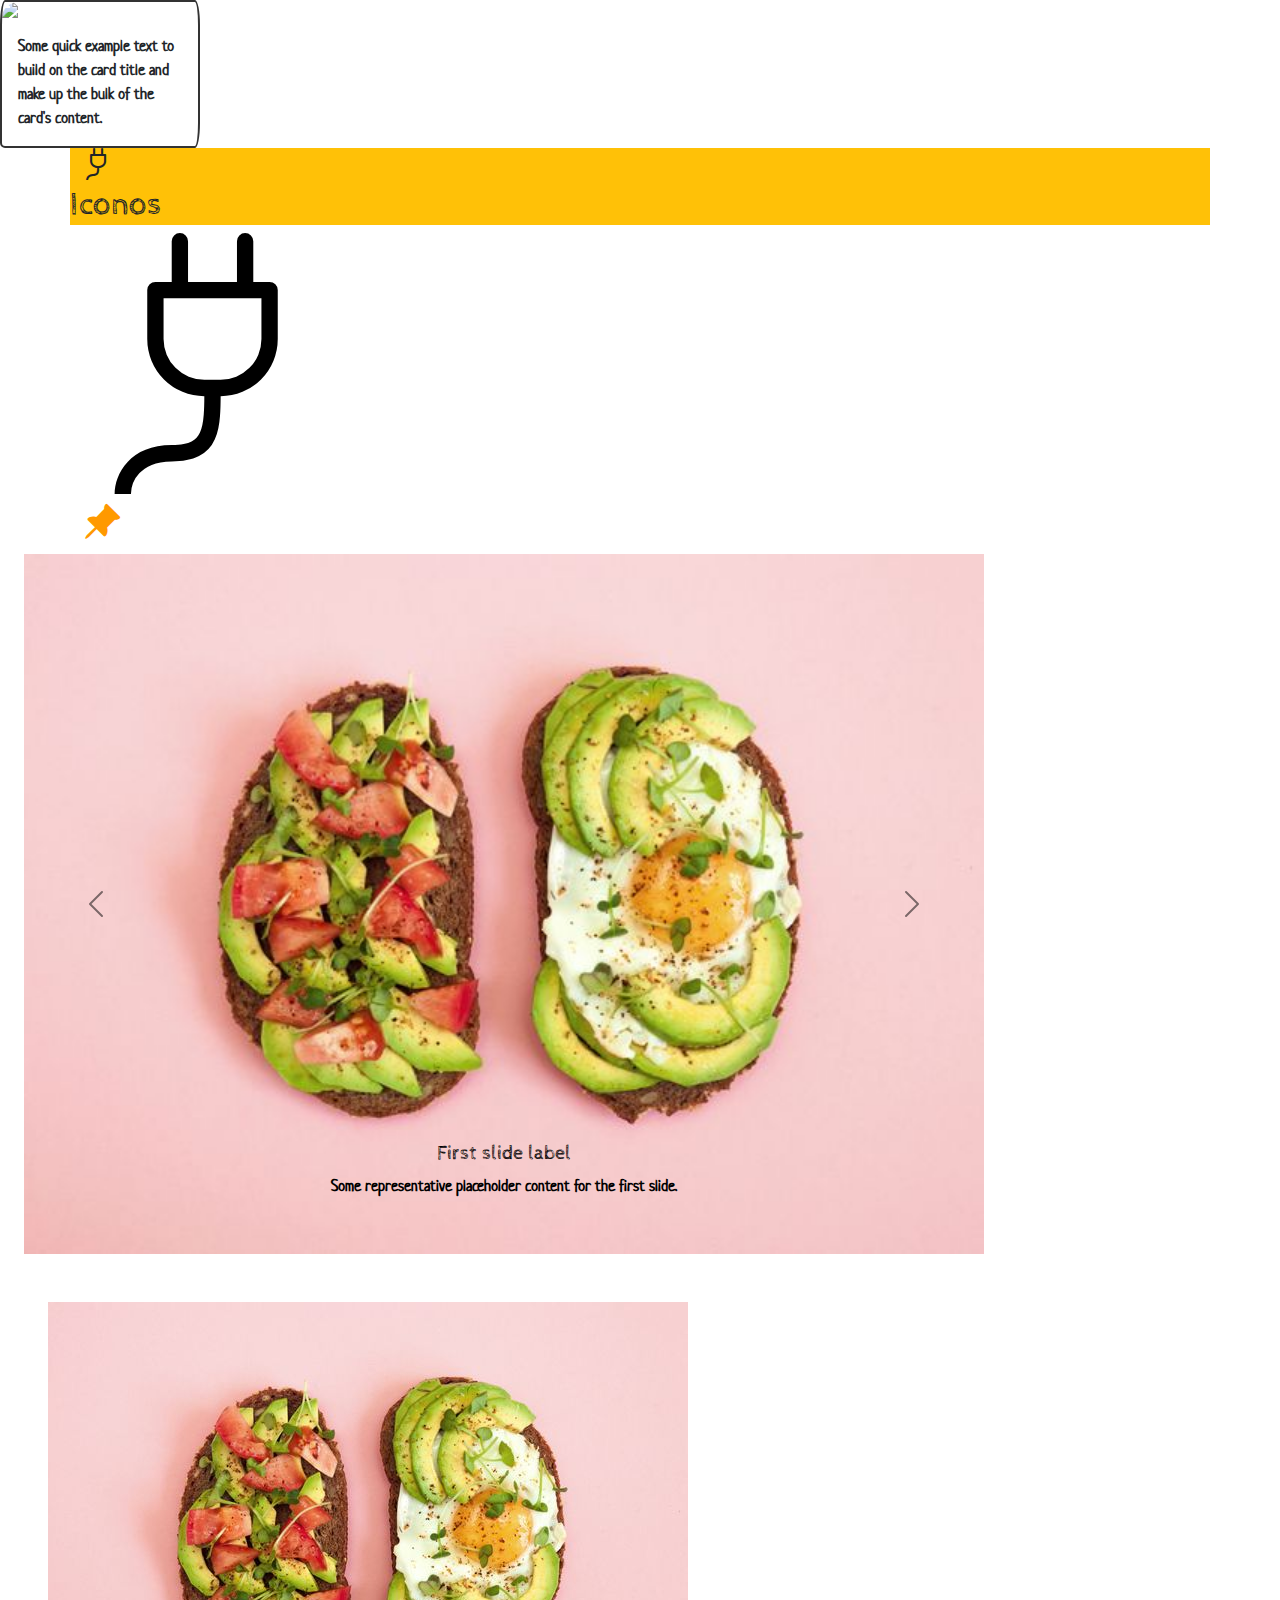
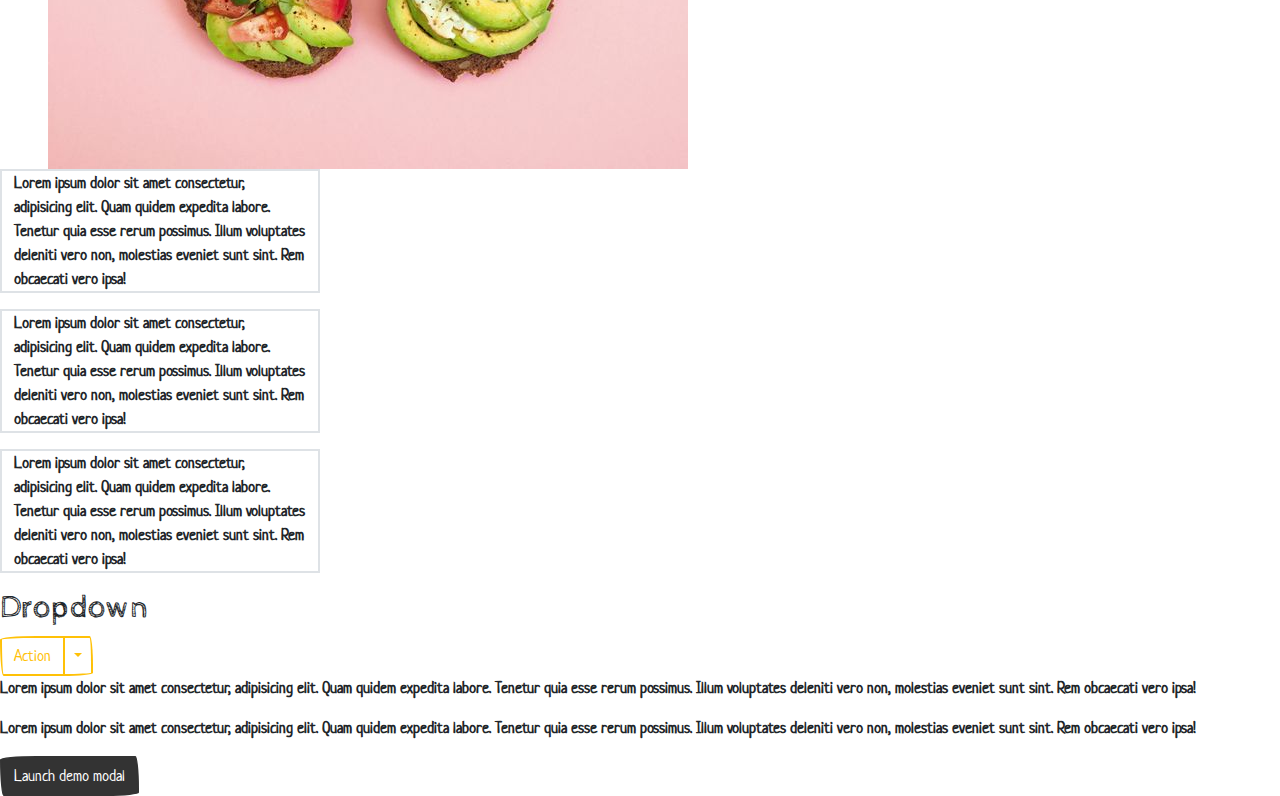
==== Clase4/index.html @ d0716796 "Clase 4 codigo en clase" ====
<!DOCTYPE html>
<html lang="es">
<head>
    <meta charset="UTF-8">
    <meta http-equiv="X-UA-Compatible" content="IE=edge">
    <meta name="viewport" content="width=device-width, initial-scale=1.0">
<!--    <link href="https://cdn.jsdelivr.net/npm/bootstrap@5.3.0/dist/css/bootstrap.min.css" rel="stylesheet" integrity="sha384-9ndCyUaIbzAi2FUVXJi0CjmCapSmO7SnpJef0486qhLnuZ2cdeRhO02iuK6FUUVM" crossorigin="anonymous"> -->
    <link rel="stylesheet" href="./bootstrap.min.css">
    <link rel="stylesheet" href="./style.css">
    <link rel="stylesheet" href="https://cdn.jsdelivr.net/npm/bootstrap-icons@1.10.5/font/bootstrap-icons.css">
    <title>Componentes</title>
</head>
<body>
    <div class="card card-size" >
        <img src="./imagen/perrito.jpg" class="card-img-top" >
        <div class="card-body">
          <p class="card-text">Some quick example text to build on the card title and make up the bulk of the card's content.</p>
        </div>
    </div>
    <section class="container ">
       <h2 class="row bg-warning "><i class="bi bi-plug"></i>Iconos</h2> 
       <div class="row">
            <img src="./imagen/plug.svg" class="w-25"/>

            <i class="bi bi-pin-angle-fill"></i>
       </div>
    </section>
    

<!-- carousel-->

    <div id="primerCarousel" class="carousel slide w-75 ms-4 carousel-dark carousel-fade" data-bs-ride="true" >
        <div class="carousel-inner">
          <div class="carousel-item active">
            <img src="./imagen/imagenUno.jpeg" class="d-block w-100" alt="plato comida">
            <div class="carousel-caption d-none d-md-block">
                <h5>First slide label</h5>
                <p>Some representative placeholder content for the first slide.</p>
            </div>
        
          </div>
          <div class="carousel-item">
            <img src="./imagen/perrito.jpg" class="d-block w-100" alt="perrito">
          </div>
          <div class="carousel-item">
            <img src="./imagen/paisajedelag.jpg" class="d-block w-100" alt="paisaje">
          </div>
        </div>
        <button class="carousel-control-prev" type="button" data-bs-target="#primerCarousel" data-bs-slide="prev">
          <span class="carousel-control-prev-icon" aria-hidden="true"></span>
          <span class="visually-hidden">Previous</span>
        </button>
        <button class="carousel-control-next" type="button" data-bs-target="#primerCarousel" data-bs-slide="next">
          <span class="carousel-control-next-icon" aria-hidden="true"></span>
          <span class="visually-hidden">Next</span>
        </button>
        <h2 class="position-absolute top-0 w-100 text-center bg-primary">TITULO</h2>
    </div>








    <div id="carousel2" class="carousel slide w-50 ms-5 carousel-dark mt-5" data-bs-ride="carousel">
        <div class="carousel-inner">
          <div class="carousel-item active " data-bs-interval="1000">
            <div class="d-flex">
                <img src="./imagen/imagenUno.jpeg" class="d-block w-100" alt="..." >
                <img src="./imagen/paisajedelag.jpg" class="d-block w-100" alt="...">
                <img src="./imagen/perrito.jpg" class="d-block w-100" alt="...">                
            </div>

          </div>
          <div class="carousel-item" data-bs-interval="200">
            <div class="d-flex">
                <img src="./imagen/paisajedelag.jpg" class="d-block w-100" alt="...">
                <img src="./imagen/imagenUno.jpeg" class="d-block w-100" alt="...">
                <img src="./imagen/perrito.jpg" class="d-block w-100" alt="...">
            </div>
        </div>
          <div class="carousel-item">
            <div class="d-flex">
                <img src="./imagen/perrito.jpg" class="d-block w-100" alt="...">
                <img src="./imagen/paisajedelag.jpg" class="d-block w-100" alt="...">
                <img src="./imagen/imagenUno.jpeg" class="d-block w-100" alt="...">                
            </div>

          </div>
        </div>

    </div>

    <section class="container-fluid ">
        <div class="row flex-row d-grid gap-0 ">   
            <p class="border col-3 ">
                Lorem ipsum dolor sit amet consectetur, adipisicing elit. Quam quidem expedita labore. Tenetur quia esse rerum possimus. Illum voluptates deleniti vero non, molestias eveniet sunt sint. Rem obcaecati vero ipsa!
            </p>  
            <p class="border col-3 ">
                Lorem ipsum dolor sit amet consectetur, adipisicing elit. Quam quidem expedita labore. Tenetur quia esse rerum possimus. Illum voluptates deleniti vero non, molestias eveniet sunt sint. Rem obcaecati vero ipsa!
            </p> 
                <p class="border col-3 ">
                Lorem ipsum dolor sit amet consectetur, adipisicing elit. Quam quidem expedita labore. Tenetur quia esse rerum possimus. Illum voluptates deleniti vero non, molestias eveniet sunt sint. Rem obcaecati vero ipsa!
            </p>   
        </div>    
    </section>


    <section>
        <h2>Dropdown</h2>
        <div class="dropdown">
            <div class="btn-group">
            <button type="button" class="btn btn-outline-warning">Action</button>
            <button type="button" class="btn btn-outline-warning dropdown-toggle dropdown-toggle-split" data-bs-toggle="dropdown" aria-expanded="false">
              <span class="visually-hidden">Toggle Dropdown</span>
            </button>
          
          
            <ul class="dropdown-menu">
              <li><a class="dropdown-item" href="#">Action</a></li>
              <li><a class="dropdown-item" href="#">Another action</a></li>
              <li><a class="dropdown-item" href="#">Something else here</a></li>
            </ul>
          </div>
        </div>
    </section>

    <p>
        Lorem ipsum dolor sit amet consectetur, adipisicing elit. Quam quidem expedita labore. Tenetur quia esse rerum possimus. Illum voluptates deleniti vero non, molestias eveniet sunt sint. Rem obcaecati vero ipsa!
    </p>
    <p>
        Lorem ipsum dolor sit amet consectetur, adipisicing elit. Quam quidem expedita labore. Tenetur quia esse rerum possimus. Illum voluptates deleniti vero non, molestias eveniet sunt sint. Rem obcaecati vero ipsa!
    </p>



    <!-- Button trigger modal -->
    <button type="button" class="btn btn-primary" data-bs-toggle="modal" data-bs-target="#modal1">
        Launch demo modal
    </button>
  
  <!-- Modal -->
  <div class="modal fade" id="modal1" tabindex="-1" aria-labelledby="exampleModalLabel" aria-hidden="true" data-bs-backdrop="static">
    <div class="modal-dialog modal-dialog-scrollable modal-dialog-centered">
      <div class="modal-content"height="200">
        <div class="modal-header">
          <h1 class="modal-title fs-5" id="exampleModalLabel">Modal title</h1>
          <button type="button" class="btn-close" data-bs-dismiss="modal" aria-label="Close"></button>
        </div>
        <div class="modal-body">
        
          <p>Lorem ipsum dolor sit amet consectetur, adipisicing elit. Pariatur nisi distinctio accusamus sequi a sapiente, ducimus atque, animi odit non architecto asperiores recusandae similique reprehenderit quidem fugiat vel magni cupiditate!</p>
          <p>Lorem ipsum dolor sit amet consectetur, adipisicing elit. Pariatur nisi distinctio accusamus sequi a sapiente, ducimus atque, animi odit non architecto asperiores recusandae similique reprehenderit quidem fugiat vel magni cupiditate!</p>
          <p>Lorem ipsum dolor sit amet consectetur, adipisicing elit. Pariatur nisi distinctio accusamus sequi a sapiente, ducimus atque, animi odit non architecto asperiores recusandae similique reprehenderit quidem fugiat vel magni cupiditate!</p>
        </div>

      </div>
    </div>
  </div>

    <script src="https://cdn.jsdelivr.net/npm/@popperjs/core@2.11.8/dist/umd/popper.min.js" integrity="sha384-I7E8VVD/ismYTF4hNIPjVp/Zjvgyol6VFvRkX/vR+Vc4jQkC+hVqc2pM8ODewa9r" crossorigin="anonymous"></script>
    <script src="https://cdn.jsdelivr.net/npm/bootstrap@5.3.0/dist/js/bootstrap.min.js" integrity="sha384-fbbOQedDUMZZ5KreZpsbe1LCZPVmfTnH7ois6mU1QK+m14rQ1l2bGBq41eYeM/fS" crossorigin="anonymous"></script>
</body>
</html>
---- Clase4/style.css ----
.card{
    width: 200px;
}
.dropdown-item:hover{
    background-color: pink;
}
/* #primerCarousel{
    width: 80vw;
} */
.bi-pin-angle-fill{
    font-size: 40px;
    color: #f90;
}
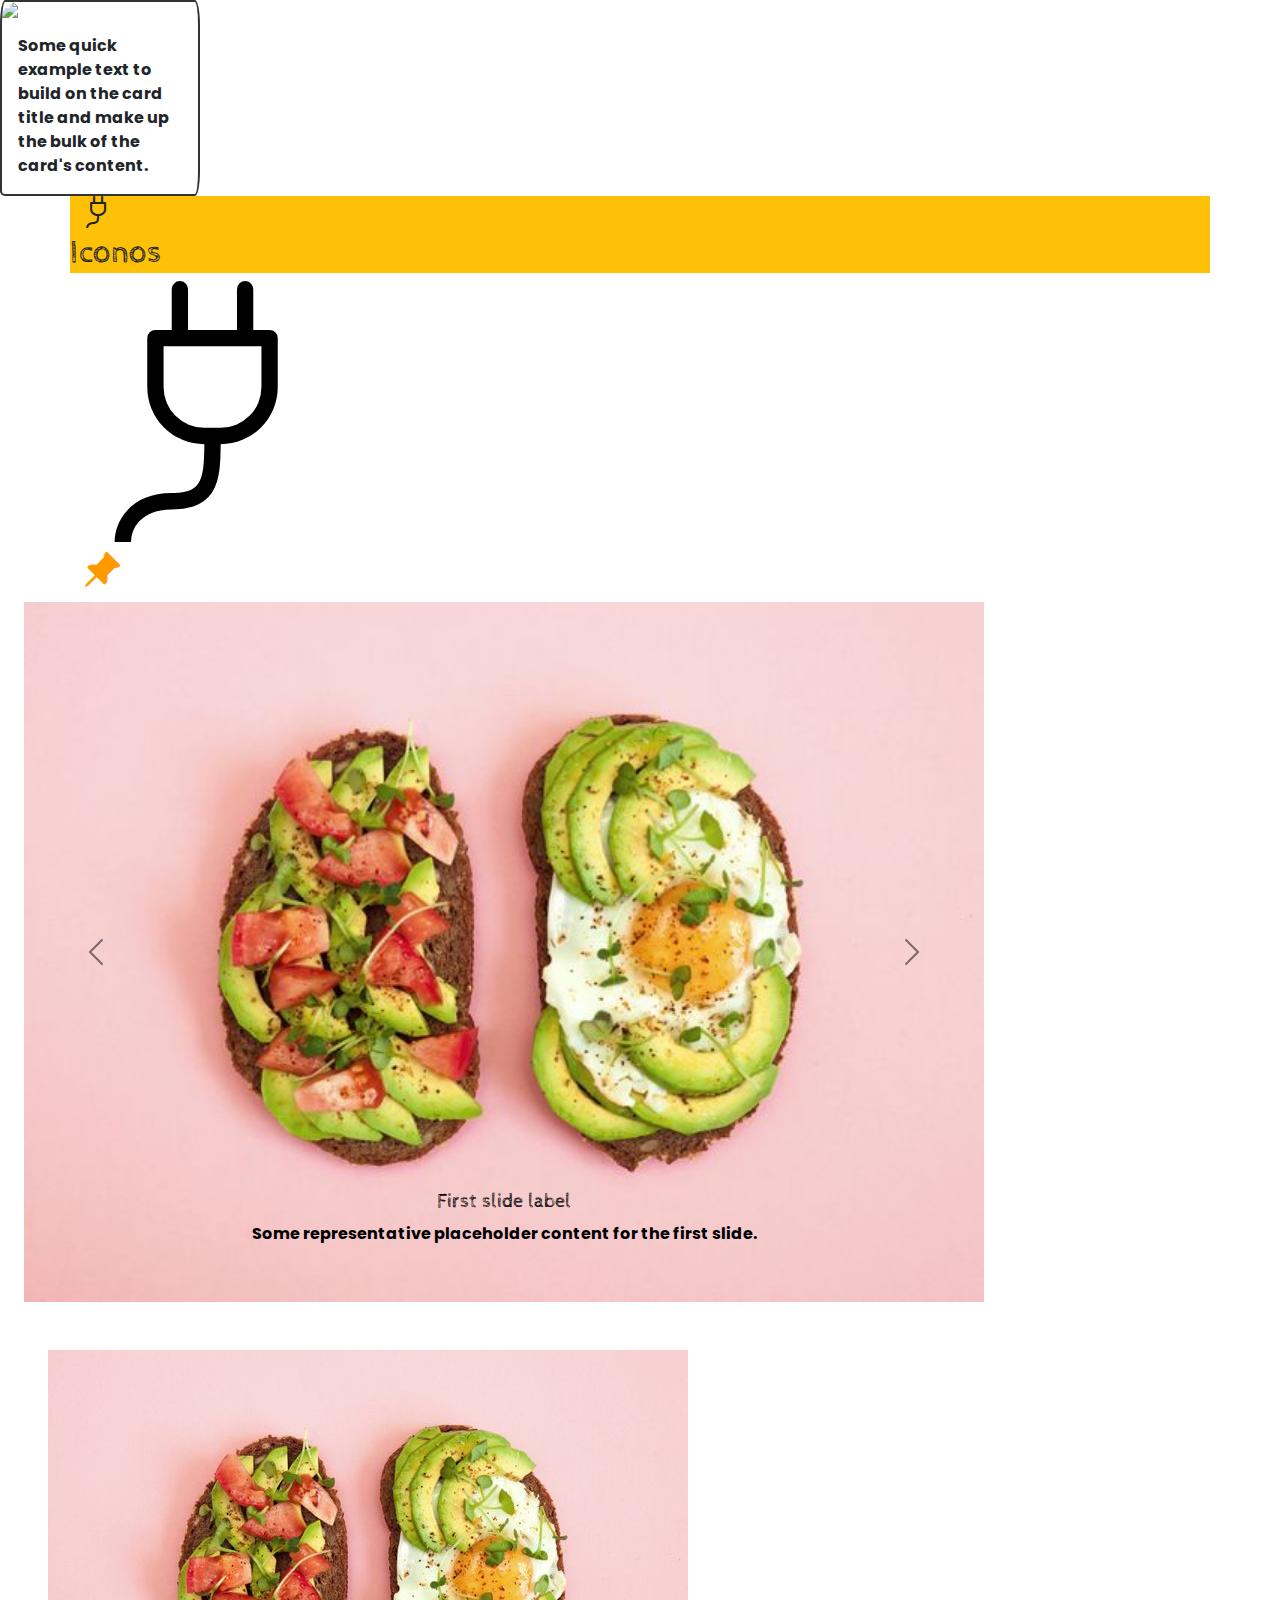
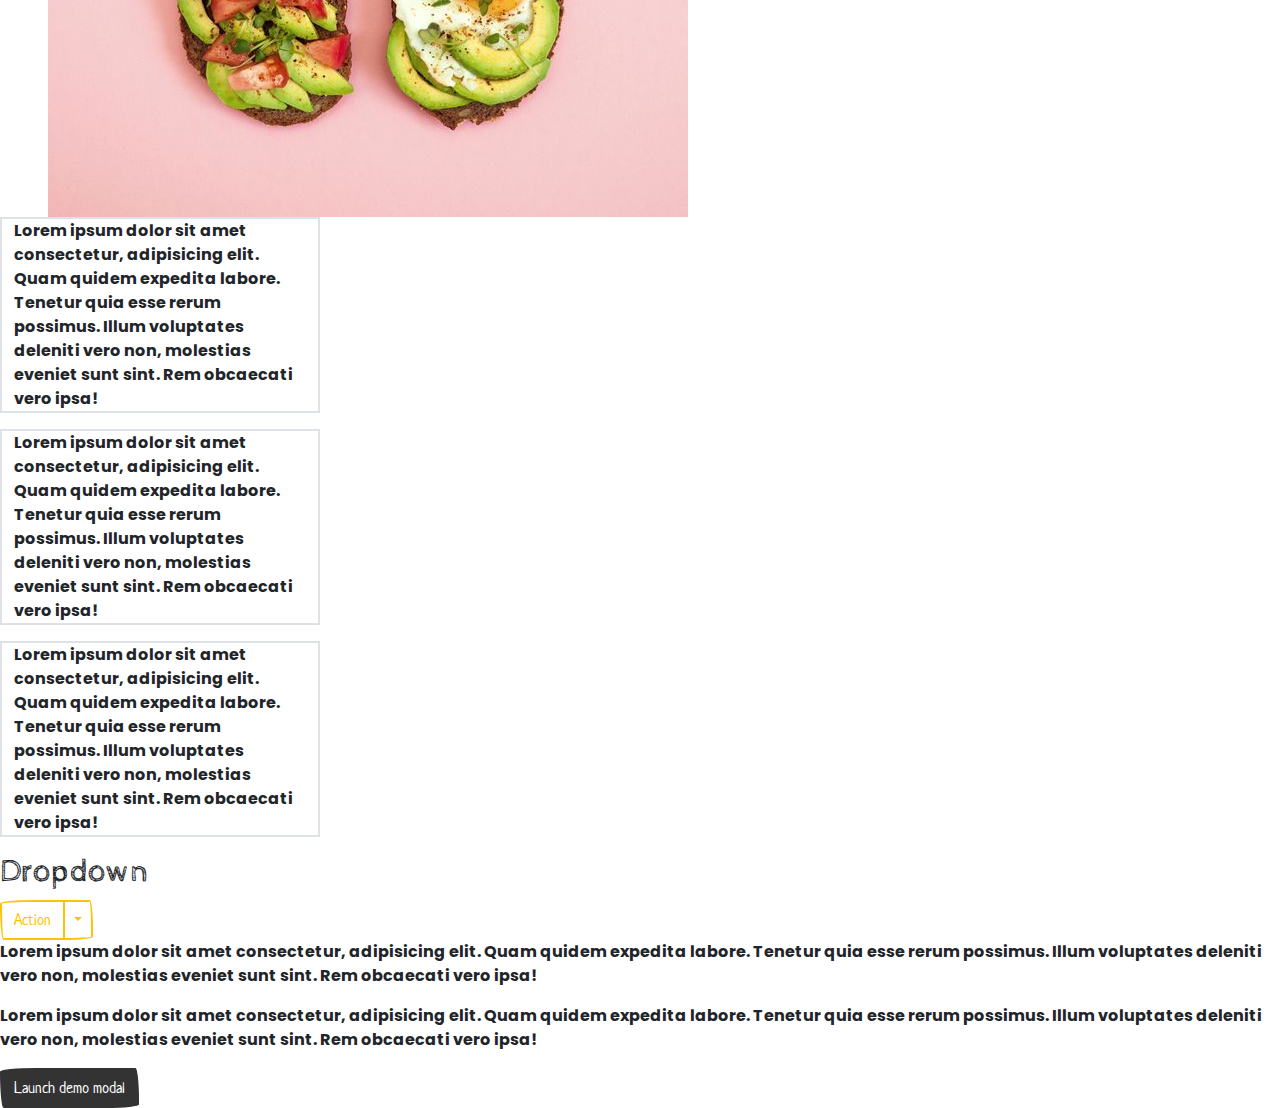
==== commit f138a436: "Clase pus" ====
--- a/Clase4/index.html
+++ b/Clase4/index.html
@@ -8,6 +8,7 @@
     <link rel="stylesheet" href="./bootstrap.min.css">
     <link rel="stylesheet" href="./style.css">
     <link rel="stylesheet" href="https://cdn.jsdelivr.net/npm/bootstrap-icons@1.10.5/font/bootstrap-icons.css">
+    
     <title>Componentes</title>
 </head>
 <body>
@@ -107,21 +108,21 @@
         </div>    
     </section>
 
-
+<!-- dropdown button -->
     <section>
-        <h2>Dropdown</h2>
+        <h2 id="titleDropdown">Dropdown</h2>
         <div class="dropdown">
             <div class="btn-group">
             <button type="button" class="btn btn-outline-warning">Action</button>
-            <button type="button" class="btn btn-outline-warning dropdown-toggle dropdown-toggle-split" data-bs-toggle="dropdown" aria-expanded="false">
+            <button id="myDropdown" type="button" class="btn btn-outline-warning dropdown-toggle dropdown-toggle-split" data-bs-toggle="dropdown" aria-expanded="false">
               <span class="visually-hidden">Toggle Dropdown</span>
             </button>
           
           
             <ul class="dropdown-menu">
-              <li><a class="dropdown-item" href="#">Action</a></li>
-              <li><a class="dropdown-item" href="#">Another action</a></li>
-              <li><a class="dropdown-item" href="#">Something else here</a></li>
+              <li><a class="dropdown-item" onclick="showTitle(this)">Action</a></li>
+              <li><a class="dropdown-item" onclick="showTitle(this)">Another action</a></li>
+              <li><a class="dropdown-item" onclick="showTitle(this)">Something else here</a></li>
             </ul>
           </div>
         </div>
@@ -162,5 +163,23 @@
 
     <script src="https://cdn.jsdelivr.net/npm/@popperjs/core@2.11.8/dist/umd/popper.min.js" integrity="sha384-I7E8VVD/ismYTF4hNIPjVp/Zjvgyol6VFvRkX/vR+Vc4jQkC+hVqc2pM8ODewa9r" crossorigin="anonymous"></script>
     <script src="https://cdn.jsdelivr.net/npm/bootstrap@5.3.0/dist/js/bootstrap.min.js" integrity="sha384-fbbOQedDUMZZ5KreZpsbe1LCZPVmfTnH7ois6mU1QK+m14rQ1l2bGBq41eYeM/fS" crossorigin="anonymous"></script>
-</body>
-</html>+    <script src="https://code.jquery.com/jquery-3.7.0.min.js" integrity="sha256-2Pmvv0kuTBOenSvLm6bvfBSSHrUJ+3A7x6P5Ebd07/g=" crossorigin="anonymous"></script>
+<script>
+      $('#myDropdown').on('show.bs.dropdown', function () {
+          $('#titleDropdown').text('Cambio de titulo')
+    })
+
+    const showTitle =(el)=>{
+      $('#titleDropdown').text(el.textContent)
+    }
+
+
+    $('#myDropdown').on('hide.bs.dropdown',(event)=>{
+      event.preventDefault()
+    })
+  </script>
+  </body>
+</html>
+<!-- vh View Height 
+  vw    View Width
+-->--- a/Clase4/style.css
+++ b/Clase4/style.css
@@ -1,3 +1,8 @@
+@import url('https://fonts.googleapis.com/css2?family=Anton&family=Poppins:ital,wght@1,200&display=swap');
+/* @font-face {
+    font-family: 'Poppins', sans-serif;
+    src: url('./');
+} */
 .card{
     width: 200px;
 }
@@ -10,4 +15,7 @@
 .bi-pin-angle-fill{
     font-size: 40px;
     color: #f90;
+}
+p{
+    font-family: 'Poppins', sans-serif;
 }